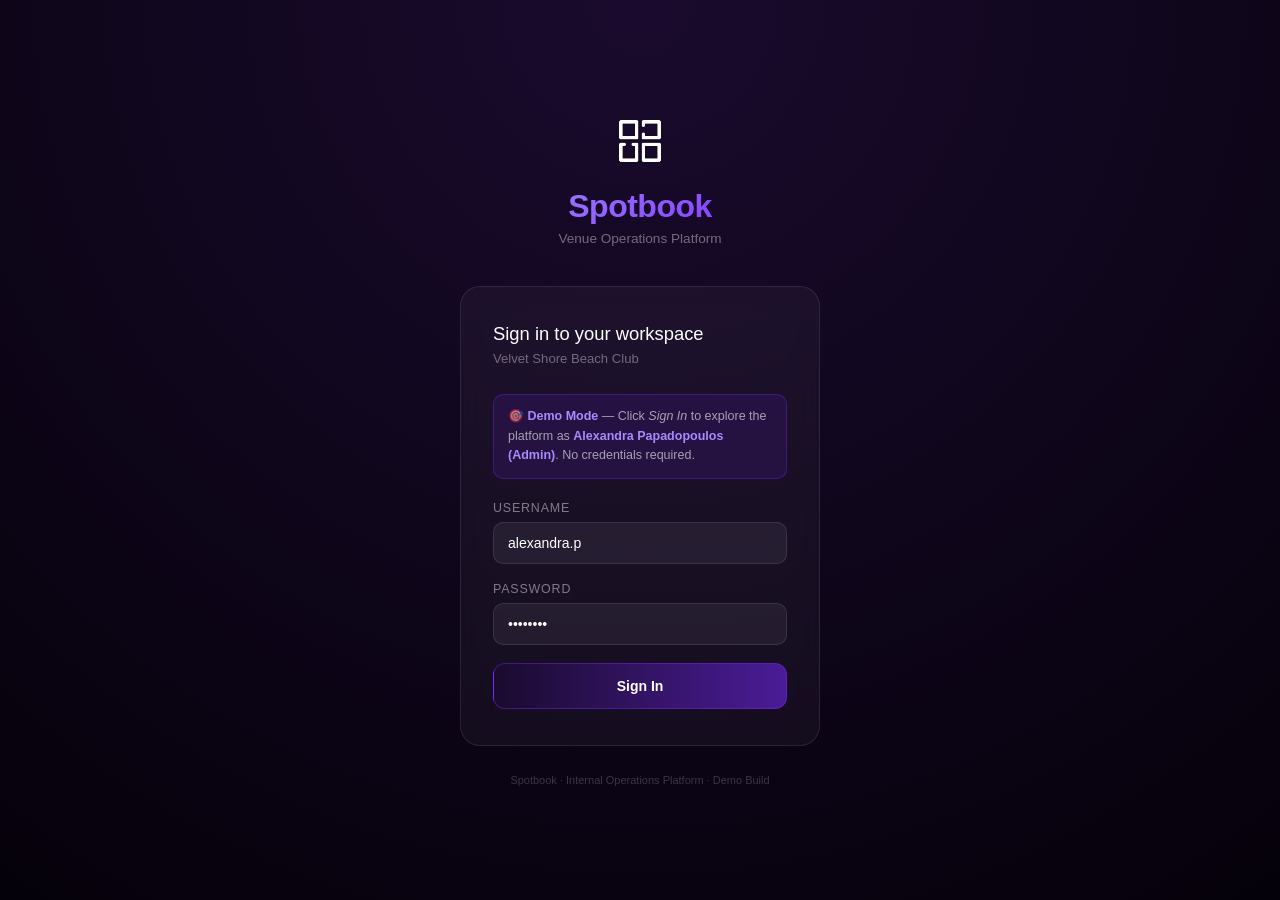
==== index.html @ 0f959953 "Add files via upload" ====
<!DOCTYPE html>
<html lang="en">
<head>
    <meta charset="UTF-8">
    <meta name="viewport" content="width=device-width, initial-scale=1.0, maximum-scale=1.0, user-scalable=no">
    <title>Spotbook — Sign In</title>
    <link rel="stylesheet" href="assets/css/common.css">
    <style>
        * { box-sizing: border-box; margin: 0; padding: 0; }
        body {
            min-height: 100vh;
            display: flex;
            align-items: center;
            justify-content: center;
            font-family: 'Segoe UI', sans-serif;
            background: radial-gradient(circle at top, #1a0b2e, #05010a);
        }
        .login-wrap {
            width: 100%;
            max-width: 400px;
            padding: 20px;
        }
        .logo-block {
            text-align: center;
            margin-bottom: 40px;
        }
        .logo-block img {
            width: 54px;
            height: 54px;
            filter: invert(1);
            margin-bottom: 16px;
        }
        .logo-block h1 {
            font-size: 2rem;
            font-weight: 700;
            background: linear-gradient(135deg, #a78bff, #7b2cff);
            -webkit-background-clip: text;
            -webkit-text-fill-color: transparent;
            background-clip: text;
            letter-spacing: -0.5px;
        }
        .logo-block p {
            color: rgba(255,255,255,0.4);
            font-size: 0.85rem;
            margin-top: 6px;
        }
        .card {
            background: rgba(255,255,255,0.04);
            border: 1px solid rgba(255,255,255,0.09);
            border-radius: 20px;
            padding: 36px 32px;
            backdrop-filter: blur(12px);
        }
        .card h2 {
            font-size: 1.15rem;
            font-weight: 500;
            margin-bottom: 6px;
            color: #fff;
        }
        .card p.sub {
            color: rgba(255,255,255,0.38);
            font-size: 0.82rem;
            margin-bottom: 28px;
        }
        label {
            display: block;
            font-size: 0.78rem;
            text-transform: uppercase;
            letter-spacing: 0.8px;
            color: rgba(255,255,255,0.45);
            margin-bottom: 7px;
        }
        input {
            width: 100%;
            background: rgba(255,255,255,0.06);
            border: 1px solid rgba(255,255,255,0.1);
            border-radius: 10px;
            color: #fff;
            padding: 12px 14px;
            font-size: 14px;
            font-family: inherit;
            outline: none;
            margin-bottom: 18px;
            transition: border-color 0.2s, background 0.2s;
        }
        input:focus {
            border-color: #7b2cff;
            background: rgba(123,44,255,0.08);
        }
        .demo-hint {
            background: rgba(123,44,255,0.12);
            border: 1px solid rgba(123,44,255,0.3);
            border-radius: 10px;
            padding: 12px 14px;
            margin-bottom: 22px;
            font-size: 12.5px;
            color: rgba(255,255,255,0.6);
            line-height: 1.55;
        }
        .demo-hint strong { color: #a78bff; }
        .btn-primary {
            width: 100%;
            padding: 14px;
            background: linear-gradient(90deg, #1a0b2e, #7b2cff);
            background-size: 200% auto;
            border: 1px solid rgba(123,44,255,0.4);
            border-radius: 12px;
            color: #fff;
            font-size: 14px;
            font-weight: 600;
            font-family: inherit;
            cursor: pointer;
            transition: background-position 0.4s, transform 0.2s, box-shadow 0.2s;
        }
        .btn-primary:hover {
            background-position: right center;
            transform: translateY(-2px);
            box-shadow: 0 8px 24px rgba(123,44,255,0.35);
        }
        .footer-note {
            text-align: center;
            margin-top: 28px;
            color: rgba(255,255,255,0.2);
            font-size: 11px;
        }
    </style>
</head>
<body>
    <div class="login-wrap">
        <div class="logo-block">
            <img src="assets/icons/home.png" alt="Spotbook">
            <h1>Spotbook</h1>
            <p>Venue Operations Platform</p>
        </div>
        <div class="card">
            <h2>Sign in to your workspace</h2>
            <p class="sub">Velvet Shore Beach Club</p>

            <div class="demo-hint">
                🎯 <strong>Demo Mode</strong> — Click <em>Sign In</em> to explore the platform as <strong>Alexandra Papadopoulos (Admin)</strong>. No credentials required.
            </div>

            <label>Username</label>
            <input type="text" value="alexandra.p" id="username">

            <label>Password</label>
            <input type="password" value="••••••••" id="password">

            <button class="btn-primary" onclick="doLogin()">Sign In</button>
        </div>
        <p class="footer-note">Spotbook · Internal Operations Platform · Demo Build</p>
    </div>

    <div id="popup" class="popup"></div>

    <script>
        function doLogin() {
            const btn = document.querySelector('.btn-primary');
            btn.textContent = 'Signing in…';
            btn.style.opacity = '0.7';
            setTimeout(() => { window.location.href = 'dashboard.html'; }, 700);
        }
        document.querySelector('input[type="password"]').addEventListener('keydown', e => {
            if (e.key === 'Enter') doLogin();
        });

        // popup helper
        function showPopup(msg, type) {
            let p = document.getElementById('popup');
            p.textContent = msg;
            p.className = `popup ${type} show`;
            setTimeout(() => { p.className = `popup ${type}`; }, 2800);
        }
    </script>
</body>
</html>
---- assets/css/common.css ----
:root {
    --primary-color: #1a0b2e;
    --bg-color: #05010a;
    --accent-color: #7b2cff;
}

body {
    background: radial-gradient(circle at top, var(--primary-color), var(--bg-color));
}

/* --- POPUP TOAST --- */
.popup {
    position: fixed;
    bottom: -100px;
    left: 50%;
    transform: translateX(-50%);
    padding: 12px 24px;
    border-radius: 8px;
    color: white;
    font-weight: bold;
    transition: bottom 0.4s cubic-bezier(0.175, 0.885, 0.32, 1.275);
    z-index: 10000;
    box-shadow: 0 4px 15px rgba(0, 0, 0, 0.3);
    backdrop-filter: blur(4px);
}

.popup.show { bottom: 30px; }
.popup.success { background: #2ecc71; }
.popup.error   { background: #e74c3c; }

/* --- GLOW BUTTON --- */
/* --- GLOW BUTTON --- */
.glow-on-hover {
    width: auto;
    min-width: 140px;
    padding: 12px 18px;

    display: inline-flex;
    align-items: center;
    justify-content: center;

    border: 1px solid
        color-mix(in srgb, var(--accent-color) 30%, transparent);

    border-radius: 12px;

    font-weight: 600;
    font-size: 14px;
    font-family: inherit;

    color: white;
    cursor: pointer;

    background: linear-gradient(
        90deg,
        var(--primary-color),
        var(--accent-color)
    );

    background-size: 200% auto;

    transition:
        transform 0.2s ease,
        box-shadow 0.25s ease,
        background-position 0.4s ease;

    white-space: nowrap;
    flex-shrink: 0;
}

.glow-on-hover:hover {
    transform: translateY(-2px);
    background-position: right center;

    box-shadow:
        0 8px 20px
        color-mix(in srgb, var(--accent-color) 35%, transparent);
}

.glow-on-hover:active {
    transform: scale(0.98);
    box-shadow: none;
}body {
    margin: 0;
    display: flex;
    min-height: 100vh;
    font-family: 'Segoe UI', sans-serif;
    color: white;
}
html.i18n-loading body {
    opacity: 0;
}
/* --- SIDEBAR --- */
.sidebar {
    width: 70px;
    background: rgba(255, 255, 255, 0.03);
    backdrop-filter: blur(10px);
    border-right: 1px solid rgba(255, 255, 255, 0.1);
    display: flex;
    flex-direction: column;
    align-items: center;
    padding: 20px 0;
    position: fixed;
    height: 100%;
    z-index: 1000;
}

.sidebar button {
    background: transparent !important;
    border: none;
    padding: 15px;
    cursor: pointer;
    filter: grayscale(1) invert(1);
    opacity: 0.4;
    transition: opacity 0.25s ease, transform 0.25s ease;
    border-radius: 12px;
    margin: 2px 0;
}

.sidebar button.hidden { display: none !important; }

.sidebar button.active,
.sidebar button:hover {
    opacity: 1 !important;
    transform: scale(1.12) !important;
    background: rgba(255, 255, 255, 0.06) !important;
}

.sidebar button:active {
    transform: scale(0.95) !important;
}

.sidebar img {
    width: 24px;
    height: 24px;
    display: block;
}

.nav-bottom { margin-top: auto; }

/* --- CONTENT AREA --- */
.content {
    margin-left: 70px;
    padding: 40px;
    width: calc(100% - 70px);
    box-sizing: border-box;
}

/* --- NUMBER INPUT --- */
input[type="number"] {
    background: rgba(255, 255, 255, 0.05);
    border: 1px solid rgba(255, 255, 255, 0.1);
    border-radius: 6px;
    color: #fff;
    padding: 8px 12px;
    font-size: 14px;
    font-family: inherit;
    transition: border-color 0.2s ease, background 0.2s ease, box-shadow 0.2s ease;
    outline: none;
    text-align: center;
}

input::-webkit-outer-spin-button,
input::-webkit-inner-spin-button {
    -webkit-appearance: none;
    margin: 0;
}

input[type="number"]:hover {
    border-color: rgba(255, 255, 255, 0.3);
}

input[type="number"]:focus {
    border-color: var(--accent-color);
    background: rgba(255, 255, 255, 0.08);
    box-shadow: 0 0 0 3px color-mix(in srgb, var(--accent-color) 20%, transparent);
}

/* --- MOBILE --- */
@media (max-width: 768px) {
    body { flex-direction: column; }

    .sidebar {
        width: 100%;
        height: 65px;
        flex-direction: row;
        justify-content: space-around;
        bottom: 0;
        border-right: none;
        border-top: 1px solid rgba(255, 255, 255, 0.1);
        padding: 0;
        position: fixed;
    }

    .sidebar button { margin: 0; border-radius: 8px; }
    .nav-bottom { margin-top: 0; }

    .content {
        margin-left: 0;
        margin-bottom: 70px;
        padding: 20px;
        width: 100%;
    }
}
.status-badge {
    display: inline-block;
    padding: 4px 10px;
    border-radius: 4px;
    font-size: 11px;
    text-transform: uppercase;
    font-weight: bold;
    letter-spacing: 0.5px;
}

.status-badge.free {
    background: color-mix(in srgb, var(--free-color) 15%, transparent);
    color: var(--free-color);
    border: 1px solid color-mix(in srgb, var(--free-color) 30%, transparent);
}

.status-badge.reserved {
    background: color-mix(in srgb, var(--reserved-color) 15%, transparent);
    color: var(--reserved-color);
    border: 1px solid color-mix(in srgb, var(--reserved-color) 30%, transparent);
}

.status-badge.arrived {
    background: color-mix(in srgb, var(--arrived-color) 15%, transparent);
    color: var(--arrived-color);
    border: 1px solid color-mix(in srgb, var(--arrived-color) 30%, transparent);
}
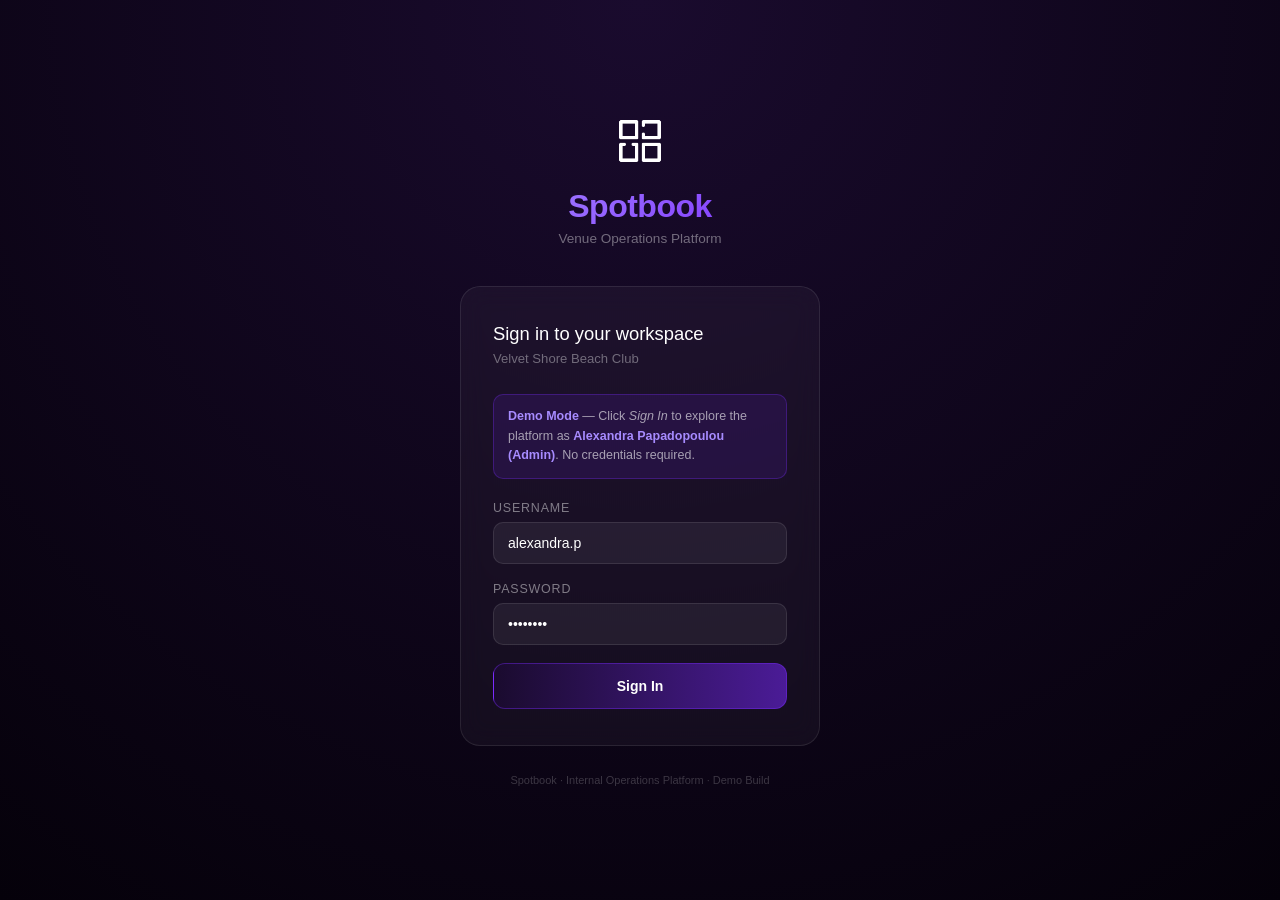
==== commit 46646f7e: "Update index.html" ====
--- a/index.html
+++ b/index.html
@@ -137,7 +137,7 @@
             <p class="sub">Velvet Shore Beach Club</p>
 
             <div class="demo-hint">
-                🎯 <strong>Demo Mode</strong> — Click <em>Sign In</em> to explore the platform as <strong>Alexandra Papadopoulos (Admin)</strong>. No credentials required.
+                <strong>Demo Mode</strong> — Click <em>Sign In</em> to explore the platform as <strong>Alexandra Papadopoulou (Admin)</strong>. No credentials required.
             </div>
 
             <label>Username</label>
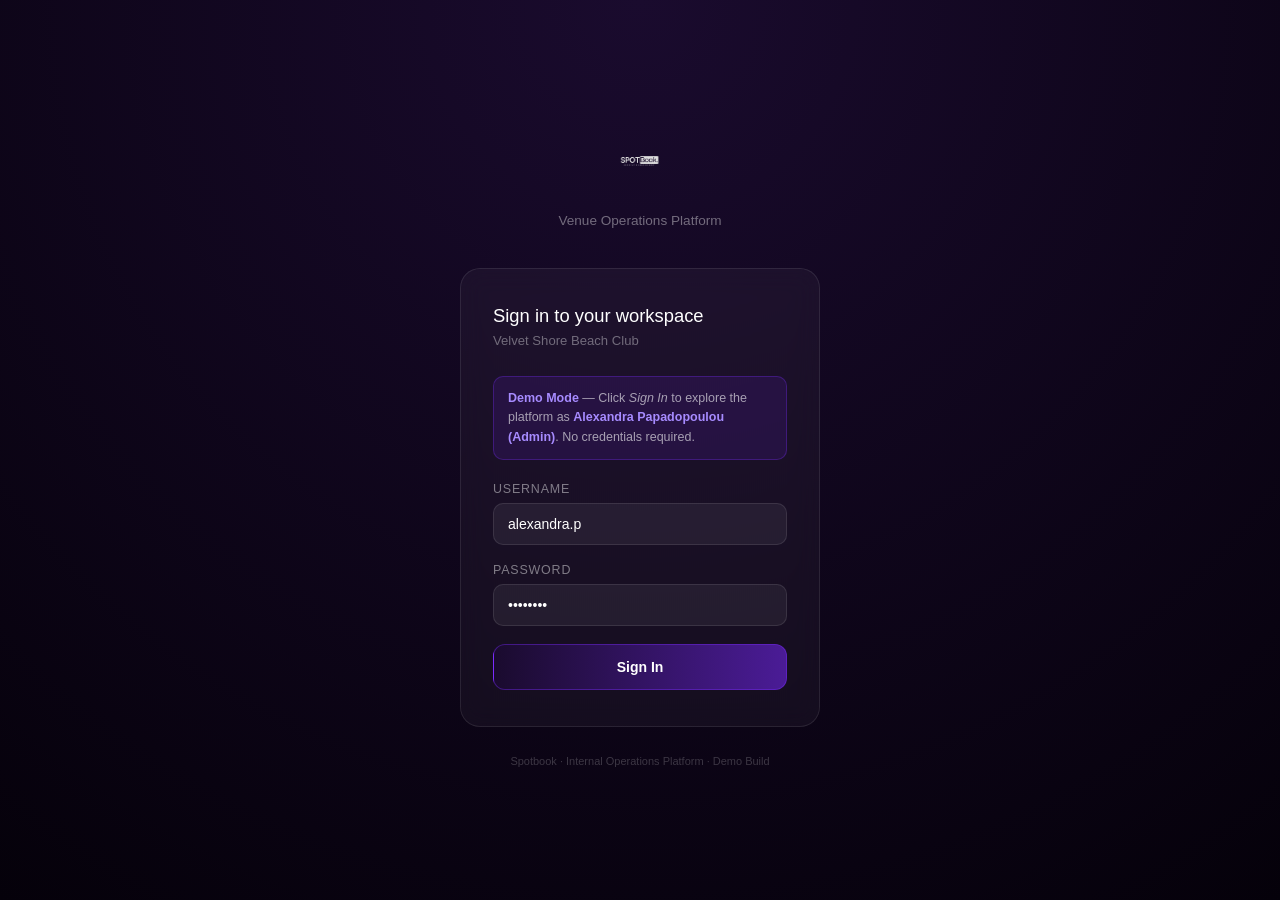
==== commit 040e4c1e: "Update index.html" ====
--- a/index.html
+++ b/index.html
@@ -128,8 +128,8 @@
 <body>
     <div class="login-wrap">
         <div class="logo-block">
-            <img src="assets/icons/home.png" alt="Spotbook">
-            <h1>Spotbook</h1>
+            <img src="assets/icons/logo.png" alt="Spotbook">
+            <!-- <h1>Spotbook</h1> -->
             <p>Venue Operations Platform</p>
         </div>
         <div class="card">
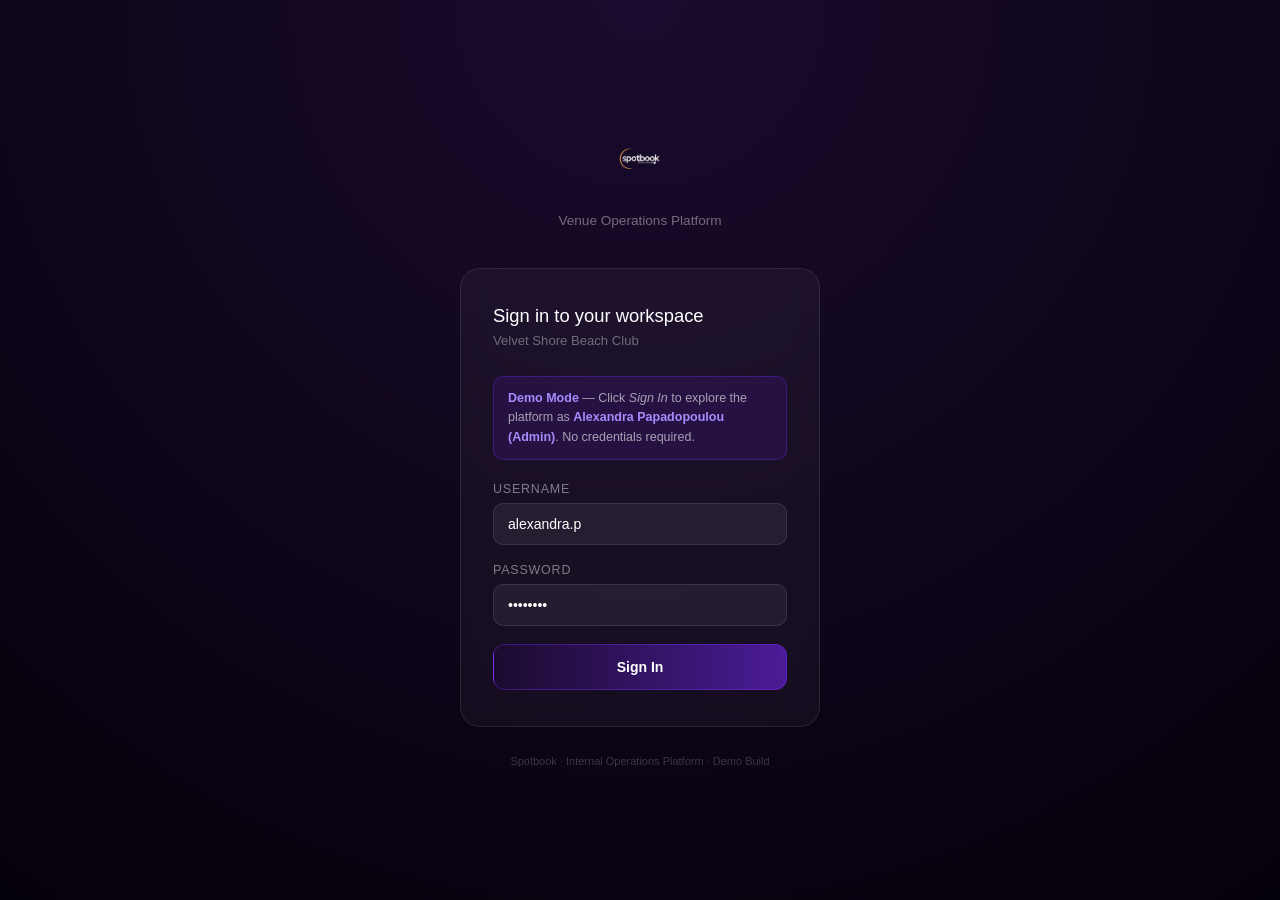
==== commit 64991ec6: "Update index.html" ====
--- a/index.html
+++ b/index.html
@@ -128,7 +128,7 @@
 <body>
     <div class="login-wrap">
         <div class="logo-block">
-            <img src="assets/icons/logo.png" alt="Spotbook">
+            <img src="assets/icons/logo2.png" alt="Spotbook">
             <!-- <h1>Spotbook</h1> -->
             <p>Venue Operations Platform</p>
         </div>
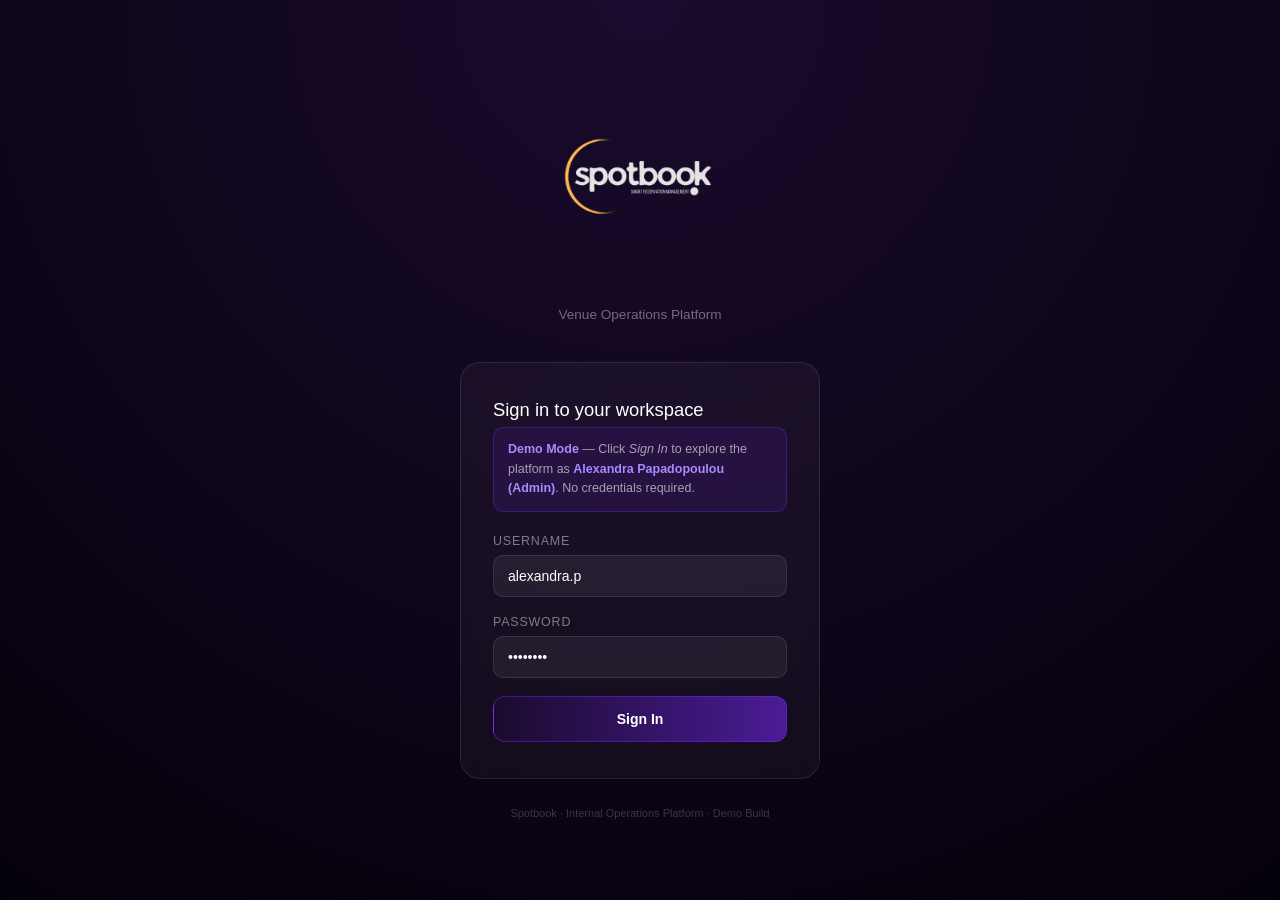
==== commit c0e5f2c4: "Update index.html" ====
--- a/index.html
+++ b/index.html
@@ -25,8 +25,8 @@
             margin-bottom: 40px;
         }
         .logo-block img {
-            width: 54px;
-            height: 54px;
+            width: 200px;
+            height: 200px;
             filter: invert(1);
             margin-bottom: 16px;
         }
@@ -134,7 +134,7 @@
         </div>
         <div class="card">
             <h2>Sign in to your workspace</h2>
-            <p class="sub">Velvet Shore Beach Club</p>
+            <!-- <p class="sub">Velvet Shore Beach Club</p> -->
 
             <div class="demo-hint">
                 <strong>Demo Mode</strong> — Click <em>Sign In</em> to explore the platform as <strong>Alexandra Papadopoulou (Admin)</strong>. No credentials required.
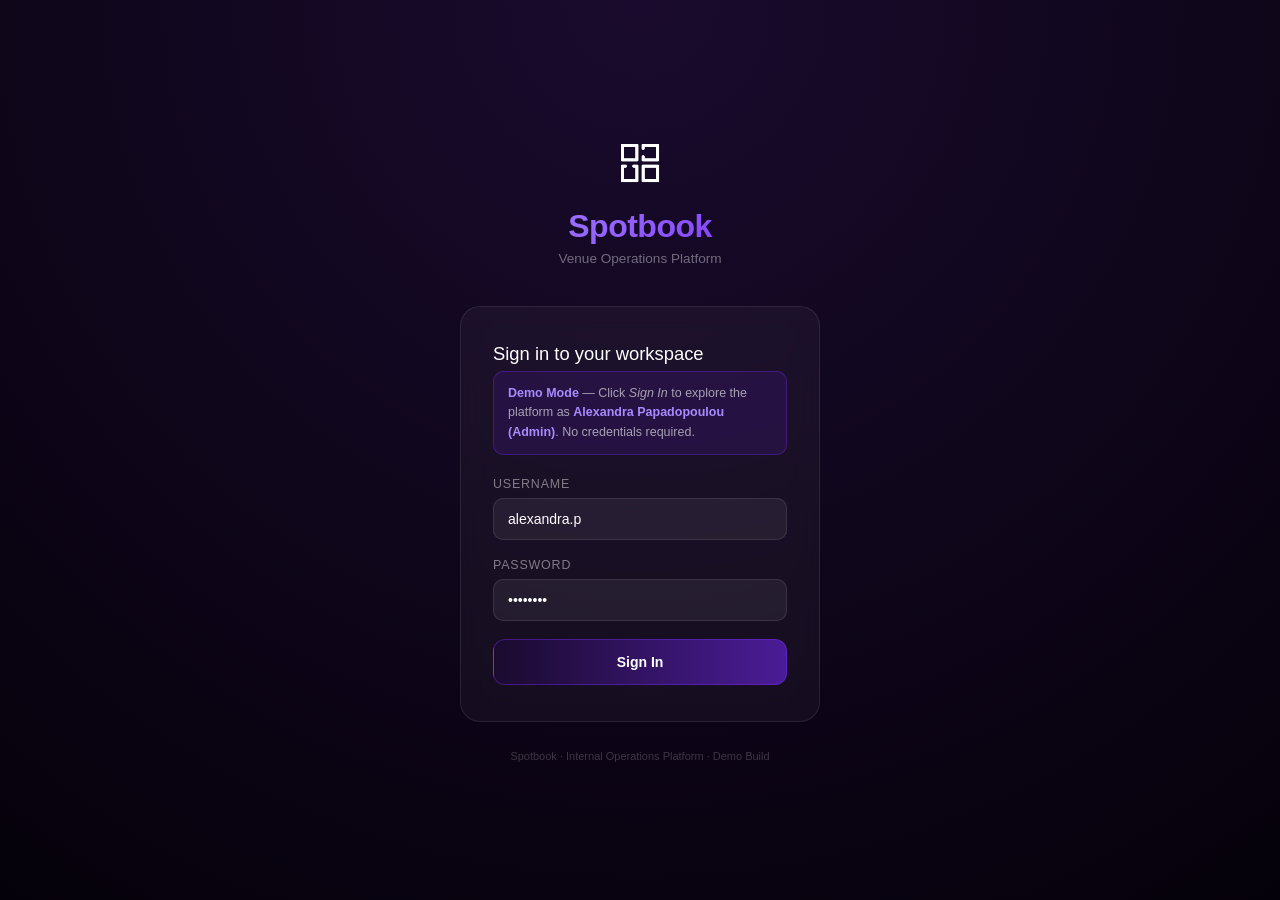
==== commit 225a43e8: "Update index.html" ====
--- a/index.html
+++ b/index.html
@@ -25,8 +25,8 @@
             margin-bottom: 40px;
         }
         .logo-block img {
-            width: 200px;
-            height: 200px;
+            width: 50px;
+            height: 50px;
             filter: invert(1);
             margin-bottom: 16px;
         }
@@ -128,8 +128,8 @@
 <body>
     <div class="login-wrap">
         <div class="logo-block">
-            <img src="assets/icons/logo2.png" alt="Spotbook">
-            <!-- <h1>Spotbook</h1> -->
+            <img src="assets/icons/home.png" alt="Spotbook">
+            <h1>Spotbook</h1>
             <p>Venue Operations Platform</p>
         </div>
         <div class="card">
